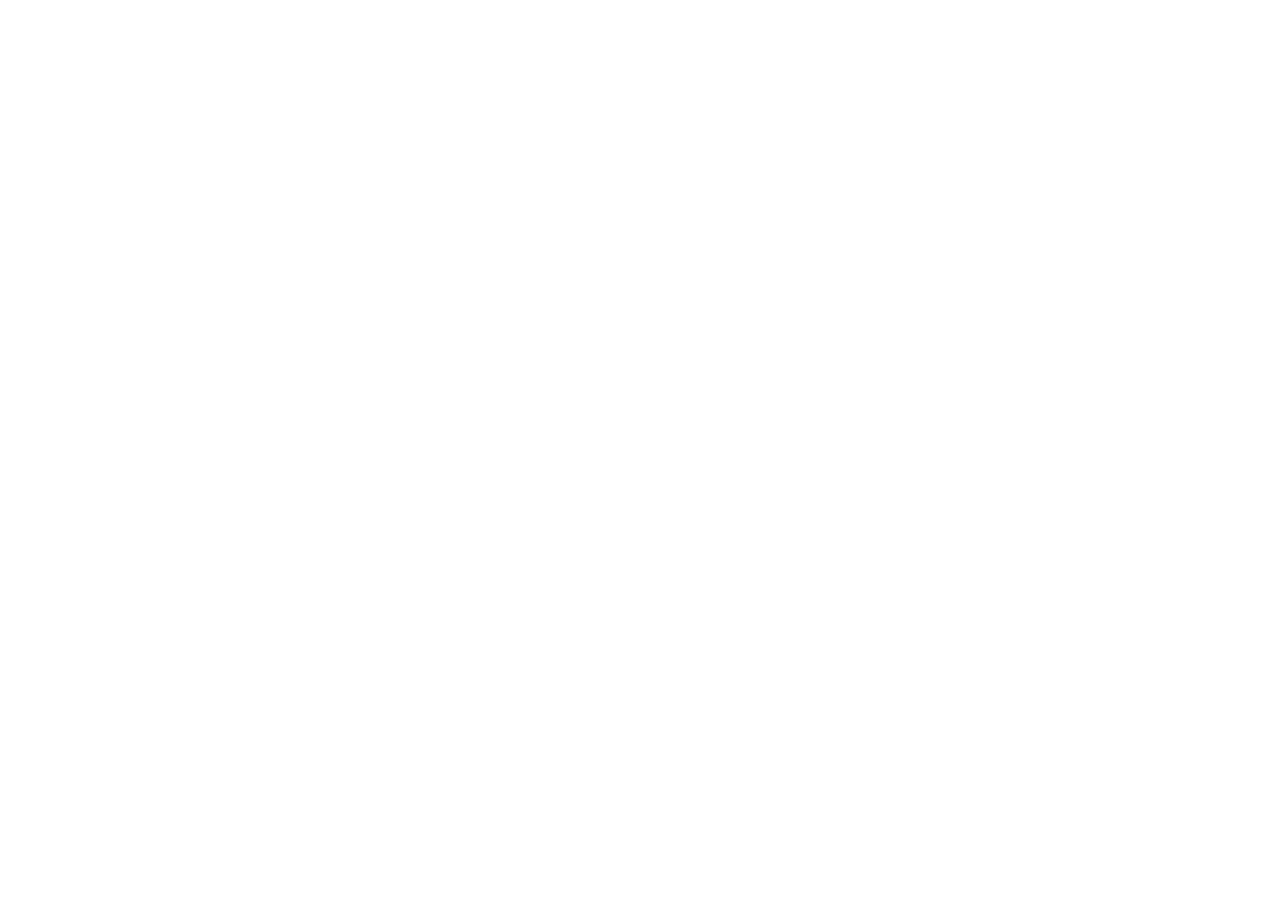
==== index.html @ 8bb7e553 "Add files via upload" ====
<!DOCTYPE html>
<html lang="en">
  <head>
    <meta charset="UTF-8" />
    <link rel="icon" type="image/svg+xml" href="/assets/favicon.17e50649.svg" />
    <meta name="viewport" content="width=device-width, initial-scale=1.0" />
    <title>Vite App</title>
    <script type="module" crossorigin src="/assets/index.1cf93ad6.js"></script>
    <link rel="stylesheet" href="/assets/index.458f9883.css">
  </head>
  <body>
    <div id="root"></div>
        <!-- This site is create by Sangram Garai
        Don't copy any content without permission -->
        <noscript>Please enable javascript to run this webapp</noscript>
    
  </body>
</html>
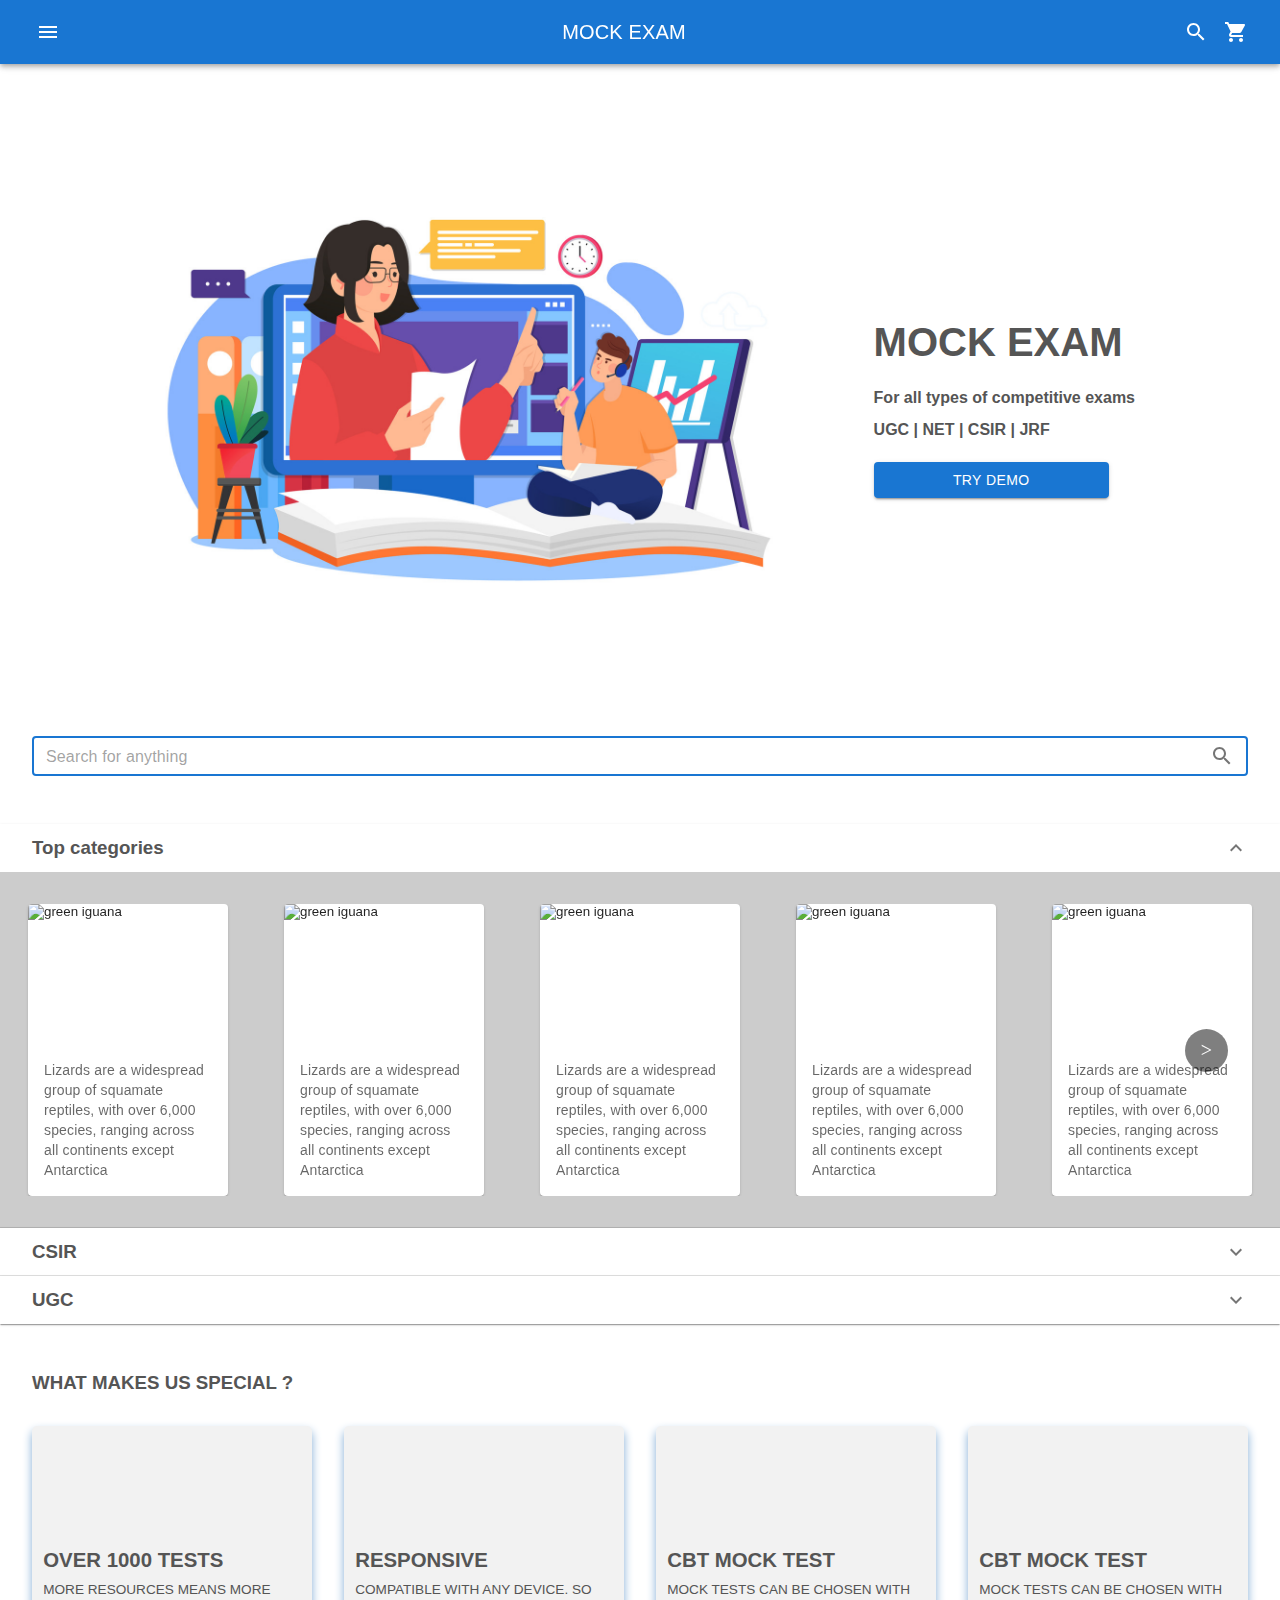
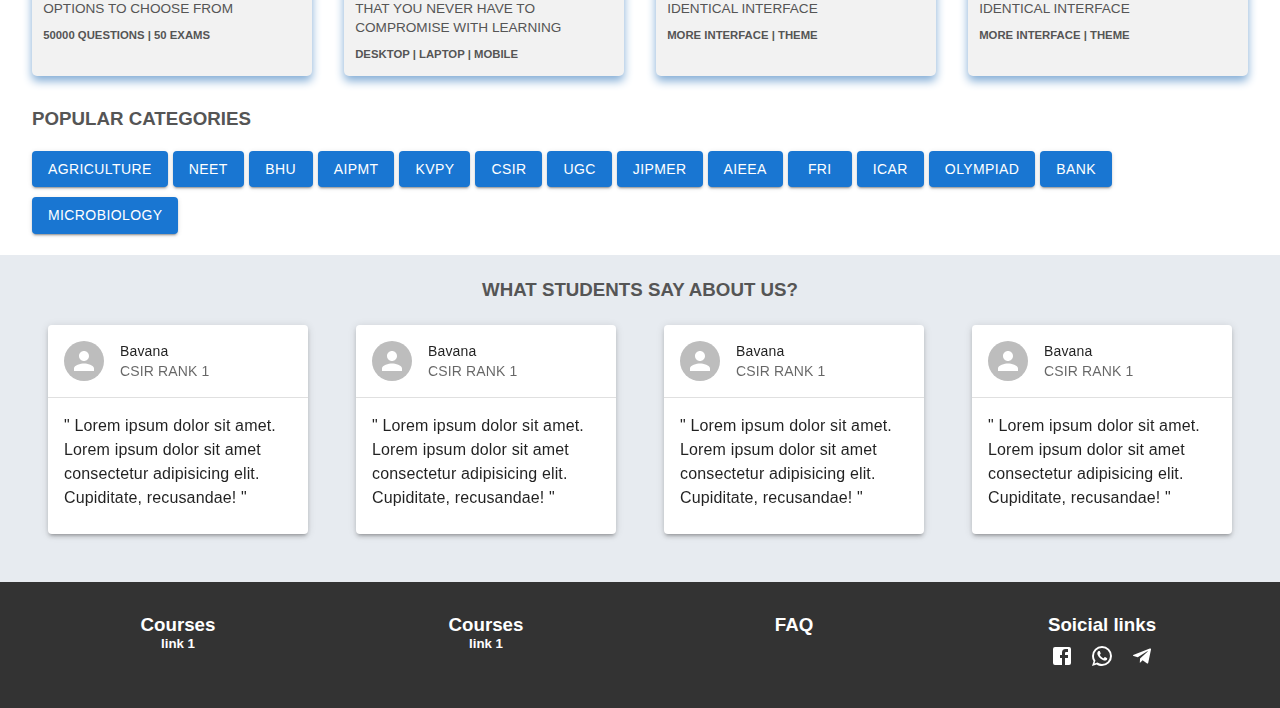
==== commit d6b61685: "Add files via upload" ====
--- a/index.html
+++ b/index.html
@@ -5,13 +5,12 @@
     <link rel="icon" type="image/svg+xml" href="/assets/favicon.17e50649.svg" />
     <meta name="viewport" content="width=device-width, initial-scale=1.0" />
     <title>Vite App</title>
-    <script type="module" crossorigin src="/assets/index.1cf93ad6.js"></script>
+    <script type="module" crossorigin src="/assets/index.fccd8c4e.js"></script>
     <link rel="stylesheet" href="/assets/index.458f9883.css">
   </head>
   <body>
     <div id="root"></div>
-        <!-- This site is create by Sangram Garai
-        Don't copy any content without permission -->
+        <!-- Don't copy any content without permission -->
         <noscript>Please enable javascript to run this webapp</noscript>
     
   </body>
--- a/assets/index.458f9883.css
+++ b/assets/index.458f9883.css
@@ -0,0 +1 @@
+body{margin:0;font-family:-apple-system,BlinkMacSystemFont,Segoe UI,Roboto,Oxygen,Ubuntu,Cantarell,Fira Sans,Droid Sans,Helvetica Neue,sans-serif;-webkit-font-smoothing:antialiased;-moz-osx-font-smoothing:grayscale}code{font-family:source-code-pro,Menlo,Monaco,Consolas,Courier New,monospace}
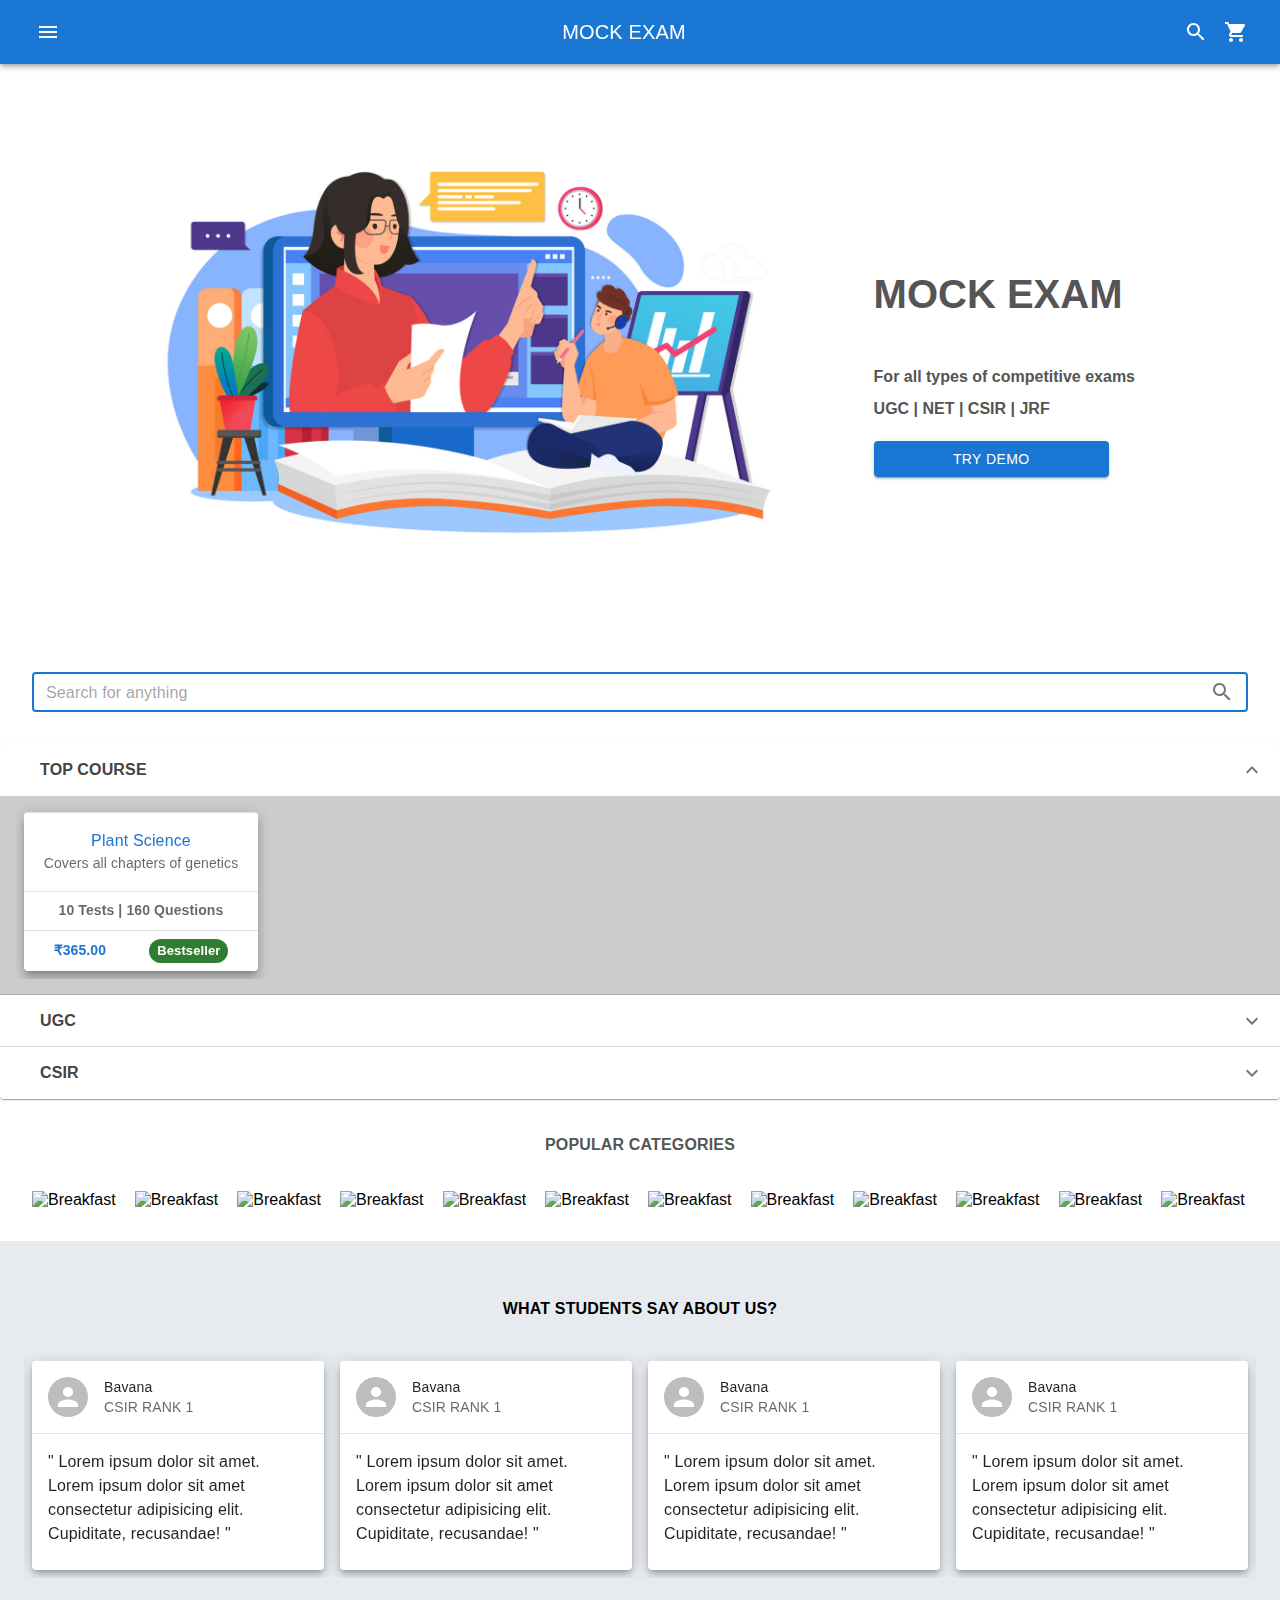
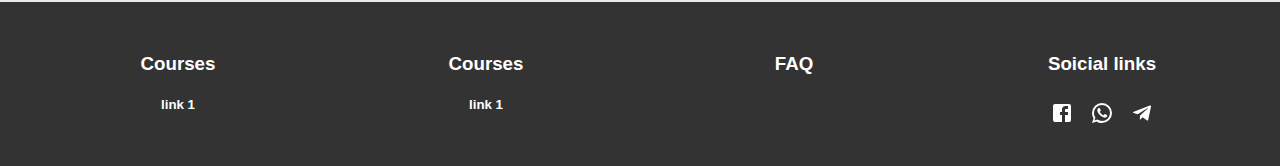
==== commit deaa2c13: "Add files via upload" ====
--- a/index.html
+++ b/index.html
@@ -2,16 +2,16 @@
 <html lang="en">
   <head>
     <meta charset="UTF-8" />
-    <link rel="icon" type="image/svg+xml" href="/assets/favicon.17e50649.svg" />
+    <link rel="icon" type="image/svg+xml" href="/assets/favicon.4e00b519.svg" />
     <meta name="viewport" content="width=device-width, initial-scale=1.0" />
-    <title>Vite App</title>
-    <script type="module" crossorigin src="/assets/index.fccd8c4e.js"></script>
-    <link rel="stylesheet" href="/assets/index.458f9883.css">
+    <title>Mock Test</title>
+    <script type="module" crossorigin src="/assets/index.465e1347.js"></script>
+    <link rel="stylesheet" href="/assets/index.38844290.css">
   </head>
   <body>
     <div id="root"></div>
-        <!-- Don't copy any content without permission -->
-        <noscript>Please enable javascript to run this webapp</noscript>
+    <!-- Don't copy any content without permission -->
+    <noscript>Please enable javascript to run this webapp</noscript>
     
   </body>
 </html>
--- a/assets/index.38844290.css
+++ b/assets/index.38844290.css
@@ -0,0 +1 @@
+body{margin:0;font-family:-apple-system,BlinkMacSystemFont,Segoe UI,Roboto,Oxygen,Ubuntu,Cantarell,Fira Sans,Droid Sans,Helvetica Neue,sans-serif;-webkit-font-smoothing:antialiased;-moz-osx-font-smoothing:grayscale;cursor:default}code{font-family:source-code-pro,Menlo,Monaco,Consolas,Courier New,monospace}
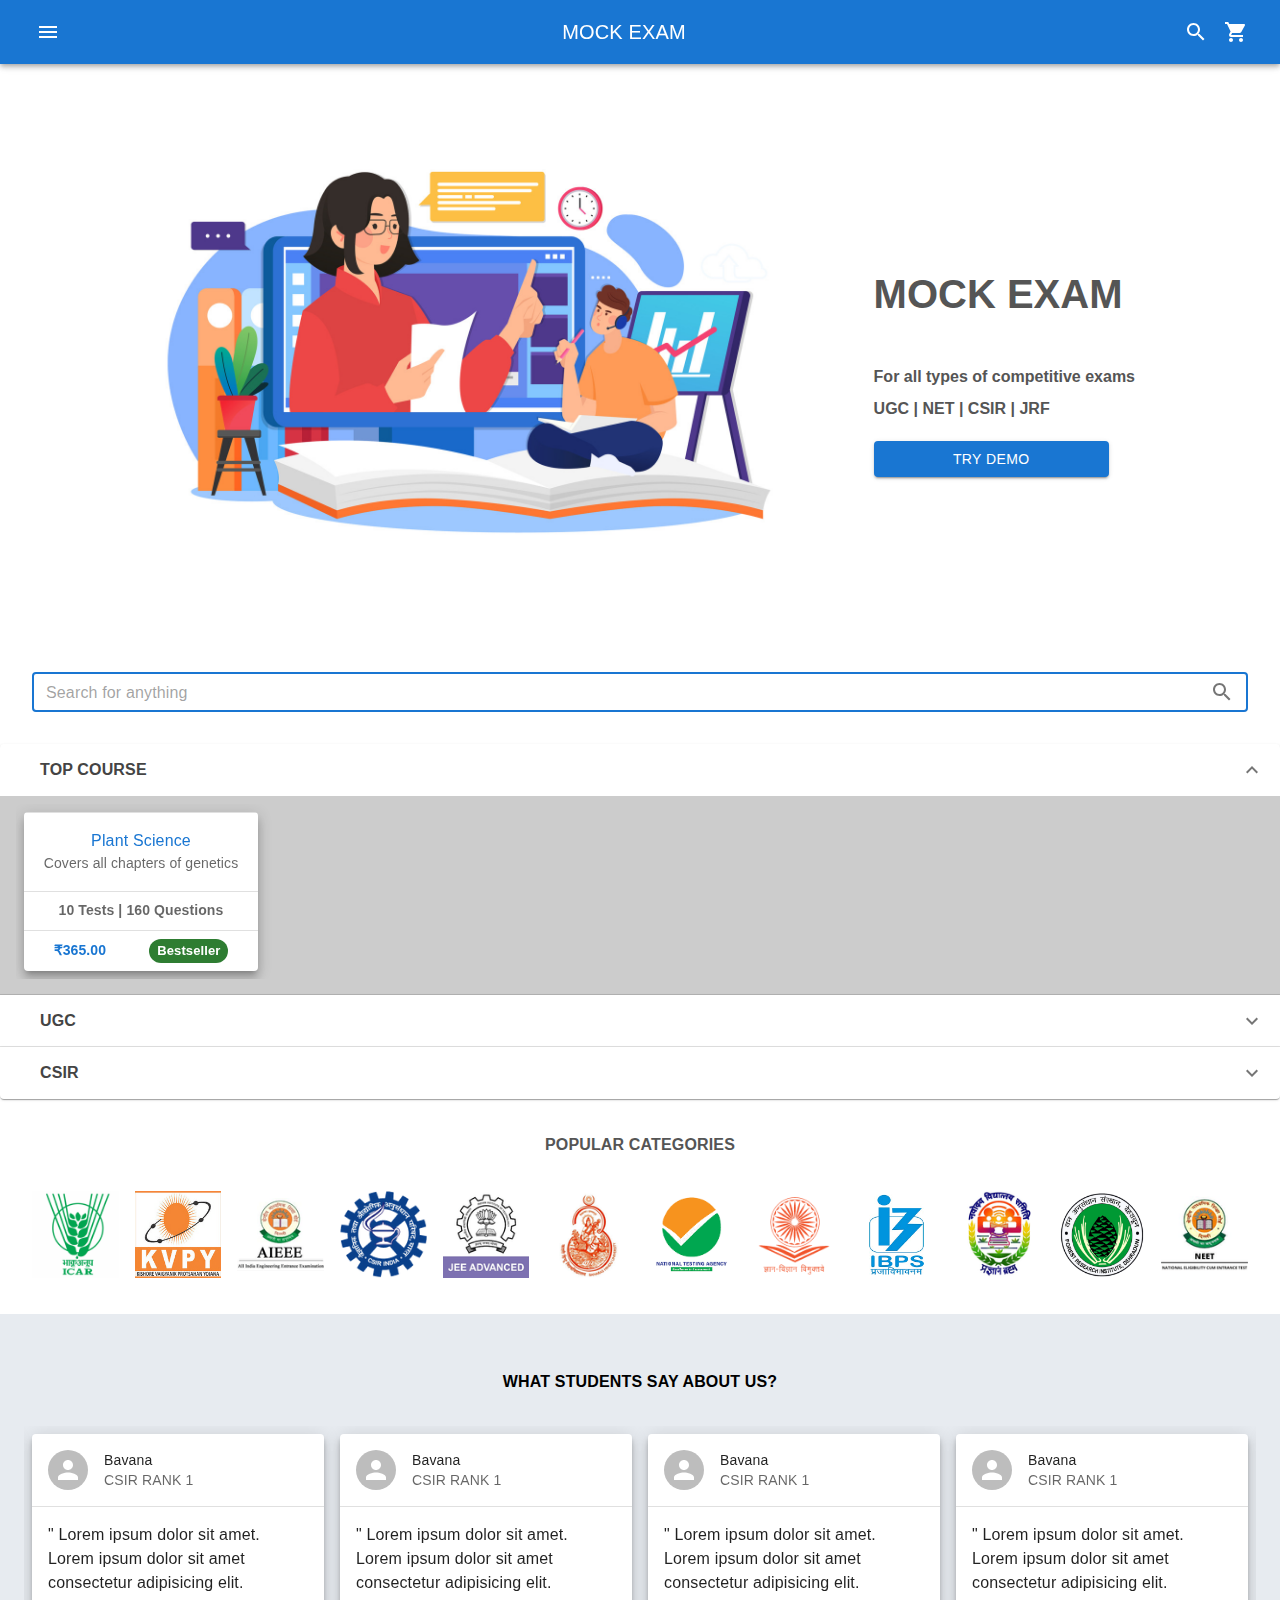
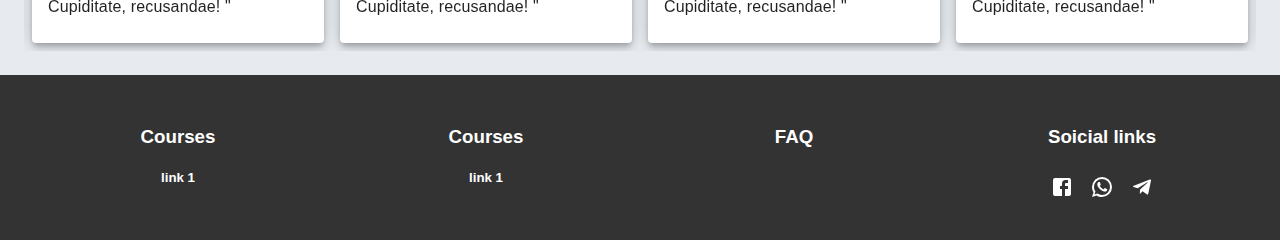
==== commit 96bddcfb: "Add files via upload" ====
--- a/index.html
+++ b/index.html
@@ -5,7 +5,7 @@
     <link rel="icon" type="image/svg+xml" href="/assets/favicon.4e00b519.svg" />
     <meta name="viewport" content="width=device-width, initial-scale=1.0" />
     <title>Mock Test</title>
-    <script type="module" crossorigin src="/assets/index.465e1347.js"></script>
+    <script type="module" crossorigin src="/assets/index.5007d03a.js"></script>
     <link rel="stylesheet" href="/assets/index.38844290.css">
   </head>
   <body>
